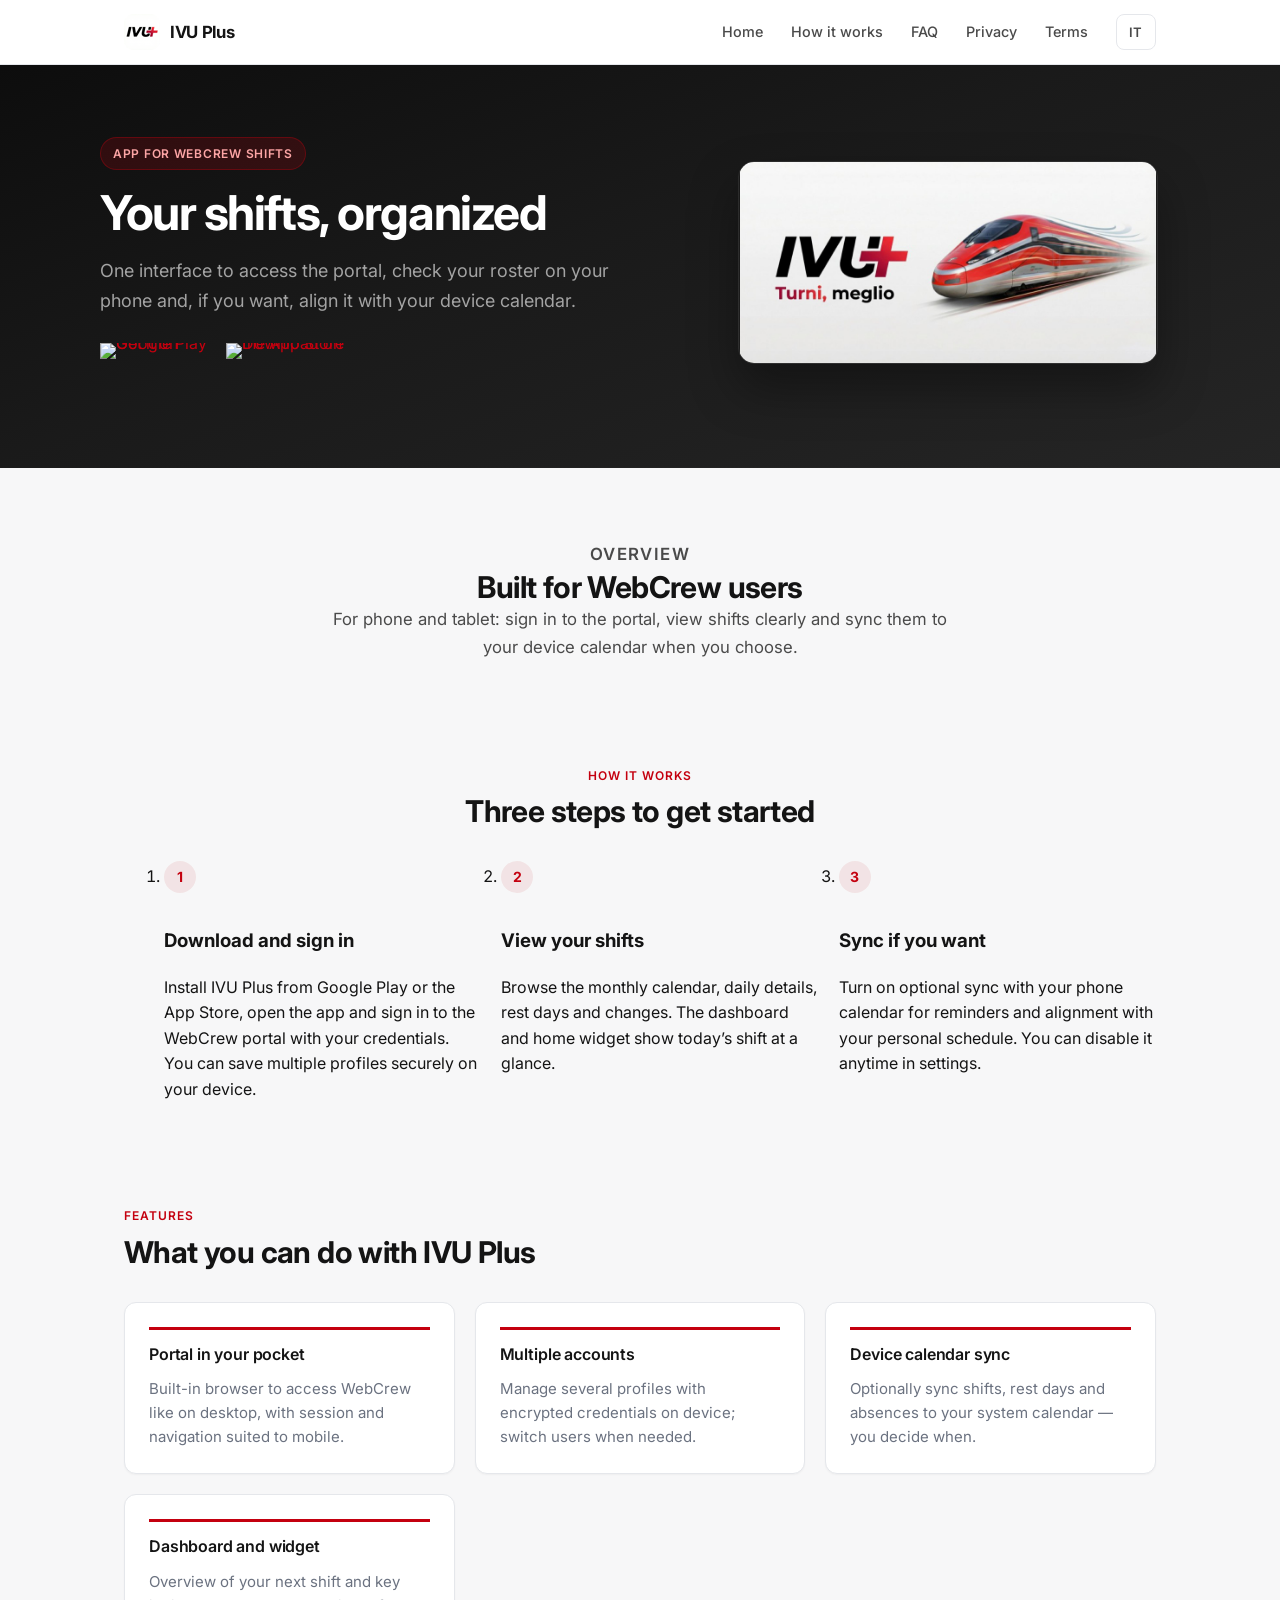
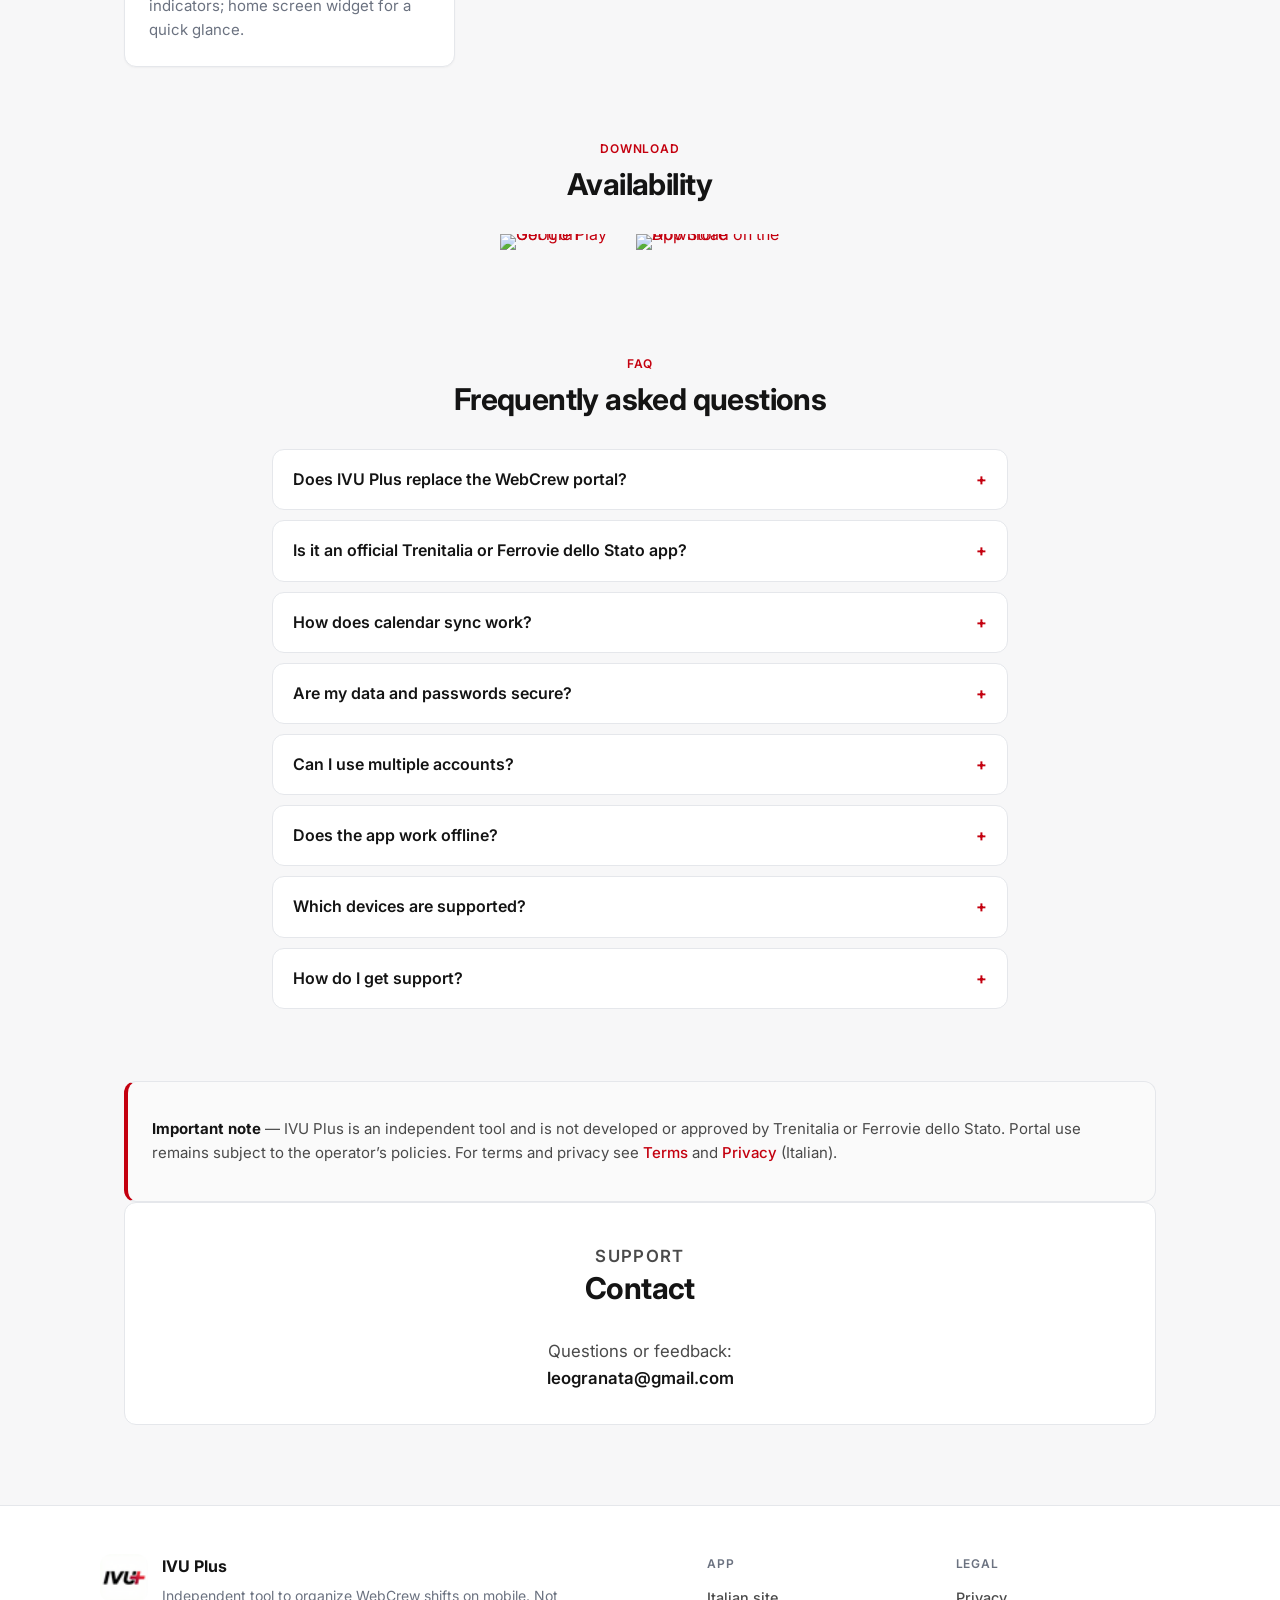
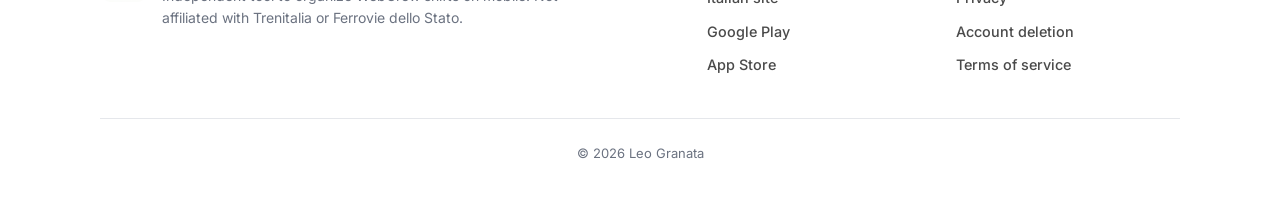
==== en/index.html @ 31db42be "feat(site): meta OG, badge store, come funziona, FAQ, EN, immagini ottimizzate" ====
<!DOCTYPE html>
<html lang="en">

<head>
    <meta charset="UTF-8">
    <meta name="viewport" content="width=device-width, initial-scale=1.0">
    <meta name="description"
        content="IVU Plus — mobile app to view and organize WebCrew Trenitalia shifts on phone and tablet, with optional sync to your device calendar.">
    <meta name="theme-color" content="#111111">
    <link rel="canonical" href="https://ivuplus.leogranata.it/en/">
    <link rel="alternate" hreflang="it" href="https://ivuplus.leogranata.it/">
    <link rel="alternate" hreflang="en" href="https://ivuplus.leogranata.it/en/">
    <link rel="icon" type="image/png" sizes="32x32" href="../favicon-32.png">
    <link rel="icon" type="image/png" sizes="96x96" href="../favicon-96.png">
    <link rel="apple-touch-icon" href="../apple-touch-icon.png">
    <meta property="og:type" content="website">
    <meta property="og:url" content="https://ivuplus.leogranata.it/en/">
    <meta property="og:title" content="IVU Plus — Your shifts, organized">
    <meta property="og:description"
        content="Mobile app to view and organize WebCrew shifts, with optional sync to your device calendar.">
    <meta property="og:image" content="https://ivuplus.leogranata.it/og-image.jpg">
    <meta property="og:locale" content="en_US">
    <meta property="og:locale:alternate" content="it_IT">
    <meta name="twitter:card" content="summary_large_image">
    <meta name="twitter:title" content="IVU Plus — Your shifts, organized">
    <meta name="twitter:description"
        content="Mobile app to view and organize WebCrew shifts, with optional sync to your device calendar.">
    <meta name="twitter:image" content="https://ivuplus.leogranata.it/og-image.jpg">
    <title>IVU Plus — Your shifts, organized</title>
    <link rel="preconnect" href="https://fonts.googleapis.com">
    <link rel="preconnect" href="https://fonts.gstatic.com" crossorigin>
    <link href="https://fonts.googleapis.com/css2?family=Inter:wght@400;500;600;700&display=swap" rel="stylesheet">
    <link rel="stylesheet" href="../style.css?v=20260901">
</head>

<body>

    <header class="site-header">
        <div class="site-header-inner">
            <a href="../" class="brand">
                <img src="../IVUPlus-Logo.png" alt="" class="brand-logo" width="36" height="36">
                <span>IVU Plus</span>
            </a>
            <nav id="site-nav" class="site-nav" aria-label="Main navigation">
                <a href="#top">Home</a>
                <a href="#how-it-works">How it works</a>
                <a href="#faq">FAQ</a>
                <a href="/#privacy">Privacy</a>
                <a href="/#termini">Terms</a>
            </nav>
            <div class="header-actions">
                <a href="../" class="lang-switch" hreflang="it" lang="it" title="Italiano">IT</a>
                <button type="button" class="nav-toggle" aria-expanded="false" aria-controls="site-nav"
                    aria-label="Open navigation menu">
                    <span class="nav-toggle-bar"></span>
                    <span class="nav-toggle-bar"></span>
                    <span class="nav-toggle-bar"></span>
                </button>
            </div>
        </div>
    </header>

    <main class="site-main" id="top">
        <div class="hero">
            <div class="hero-inner">
                <div class="hero-copy">
                    <p class="hero-eyebrow">App for WebCrew shifts</p>
                    <h1>Your shifts, organized</h1>
                    <p class="hero-lead">One interface to access the portal, check your roster on your phone and, if you
                        want, align it with your device calendar.</p>
                    <div class="store-badges">
                        <a class="store-badge" href="https://play.google.com/store/apps/details?id=com.leogranata.ivuplus"
                            target="_blank" rel="noopener noreferrer">
                            <img src="../assets/badge-google-play-en.png" alt="Get it on Google Play" width="646"
                                height="250" loading="lazy">
                        </a>
                        <a class="store-badge" href="https://apps.apple.com/app/id6758614108" target="_blank"
                            rel="noopener noreferrer">
                            <img src="../assets/badge-app-store-en.svg" alt="Download on the App Store" width="250"
                                height="83" loading="lazy">
                        </a>
                    </div>
                </div>
                <div class="hero-visual">
                    <img src="../IVUPlus-Banner.jpg" alt="IVU Plus preview" class="hero-banner" width="1280"
                        height="619" decoding="async">
                </div>
            </div>
        </div>

        <div class="content-wrap">
            <section class="section-block intro-block">
                <div class="section-heading centered">
                    <p class="section-eyebrow">Overview</p>
                    <h2>Built for WebCrew users</h2>
                    <p class="section-lead">For phone and tablet: sign in to the portal, view shifts clearly and sync them
                        to your device calendar when you choose.</p>
                </div>
            </section>

            <section id="how-it-works" class="section-block">
                <div class="section-heading centered">
                    <p class="section-eyebrow">How it works</p>
                    <h2>Three steps to get started</h2>
                </div>
                <ol class="steps-grid">
                    <li class="step-item">
                        <span class="step-number" aria-hidden="true">1</span>
                        <h3>Download and sign in</h3>
                        <p>Install IVU Plus from Google Play or the App Store, open the app and sign in to the WebCrew
                            portal with your credentials. You can save multiple profiles securely on your device.</p>
                    </li>
                    <li class="step-item">
                        <span class="step-number" aria-hidden="true">2</span>
                        <h3>View your shifts</h3>
                        <p>Browse the monthly calendar, daily details, rest days and changes. The dashboard and home
                            widget show today’s shift at a glance.</p>
                    </li>
                    <li class="step-item">
                        <span class="step-number" aria-hidden="true">3</span>
                        <h3>Sync if you want</h3>
                        <p>Turn on optional sync with your phone calendar for reminders and alignment with your personal
                            schedule. You can disable it anytime in settings.</p>
                    </li>
                </ol>
            </section>

            <section class="section-block features">
                <div class="section-heading">
                    <p class="section-eyebrow">Features</p>
                    <h2>What you can do with IVU Plus</h2>
                </div>
                <div class="feature-grid">
                    <article class="feature-item">
                        <h3 class="feature-title">Portal in your pocket</h3>
                        <p>Built-in browser to access WebCrew like on desktop, with session and navigation suited to
                            mobile.</p>
                    </article>
                    <article class="feature-item">
                        <h3 class="feature-title">Multiple accounts</h3>
                        <p>Manage several profiles with encrypted credentials on device; switch users when needed.</p>
                    </article>
                    <article class="feature-item">
                        <h3 class="feature-title">Device calendar sync</h3>
                        <p>Optionally sync shifts, rest days and absences to your system calendar — you decide when.</p>
                    </article>
                    <article class="feature-item">
                        <h3 class="feature-title">Dashboard and widget</h3>
                        <p>Overview of your next shift and key indicators; home screen widget for a quick glance.</p>
                    </article>
                </div>
            </section>

            <section class="section-block">
                <div class="section-heading centered">
                    <p class="section-eyebrow">Download</p>
                    <h2>Availability</h2>
                </div>
                <div class="store-badges centered">
                    <a class="store-badge" href="https://play.google.com/store/apps/details?id=com.leogranata.ivuplus"
                        target="_blank" rel="noopener noreferrer">
                        <img src="../assets/badge-google-play-en.png" alt="Get it on Google Play" width="646" height="250"
                            loading="lazy">
                    </a>
                    <a class="store-badge" href="https://apps.apple.com/app/id6758614108" target="_blank"
                        rel="noopener noreferrer">
                        <img src="../assets/badge-app-store-en.svg" alt="Download on the App Store" width="250"
                            height="83" loading="lazy">
                    </a>
                </div>
            </section>

            <section id="faq" class="section-block faq-section">
                <div class="section-heading centered">
                    <p class="section-eyebrow">FAQ</p>
                    <h2>Frequently asked questions</h2>
                </div>
                <div class="faq-list">
                    <details class="faq-item">
                        <summary>Does IVU Plus replace the WebCrew portal?</summary>
                        <p>No. IVU Plus complements the official portal with a more convenient mobile interface. You still
                            access WebCrew systems, but view shifts and details more easily on phone or tablet.</p>
                    </details>
                    <details class="faq-item">
                        <summary>Is it an official Trenitalia or Ferrovie dello Stato app?</summary>
                        <p>No. IVU Plus is an independent tool by Leo Granata. It is not approved or operated by
                            Trenitalia or Ferrovie dello Stato. Portal use remains subject to the operator’s policies and
                            your employment terms.</p>
                    </details>
                    <details class="faq-item">
                        <summary>How does calendar sync work?</summary>
                        <p>If enabled, the app copies shifts, rest days and absences to your device system calendar. You
                            choose which calendars to use and can turn sync off anytime. If your calendar syncs to cloud
                            services (Google, iCloud), their privacy policies apply.</p>
                    </details>
                    <details class="faq-item">
                        <summary>Are my data and passwords secure?</summary>
                        <p>Credentials are protected on device with secure storage and encryption. Shift data stays mostly
                            local. See the full <a href="/#privacy">privacy policy</a> (Italian).</p>
                    </details>
                    <details class="faq-item">
                        <summary>Can I use multiple accounts?</summary>
                        <p>Yes. Save several profiles on the same device and switch between them, with credentials
                            encrypted locally.</p>
                    </details>
                    <details class="faq-item">
                        <summary>Does the app work offline?</summary>
                        <p>You can view already downloaded shifts without a connection. Portal access, updates and sync
                            require an active connection.</p>
                    </details>
                    <details class="faq-item">
                        <summary>Which devices are supported?</summary>
                        <p>IVU Plus is available on Android (Google Play) and iOS/iPadOS (App Store), for phones and
                            tablets.</p>
                    </details>
                    <details class="faq-item">
                        <summary>How do I get support?</summary>
                        <p>Email <a href="mailto:leogranata@gmail.com">leogranata@gmail.com</a> for questions and
                            assistance. If you enable “Error reporting” in Settings, the app can send optional technical
                            reports to help improve stability.</p>
                    </details>
                </div>
            </section>

            <section class="section-block">
                <div class="notice-box">
                    <p><strong>Important note</strong> — IVU Plus is an independent tool and is not developed or approved
                        by Trenitalia or Ferrovie dello Stato. Portal use remains subject to the operator’s policies. For
                        terms and privacy see <a href="/#termini">Terms</a> and <a href="/#privacy">Privacy</a> (Italian).
                    </p>
                </div>
            </section>

            <section class="section-block contact-section">
                <div class="section-heading centered">
                    <p class="section-eyebrow">Support</p>
                    <h2>Contact</h2>
                </div>
                <p>Questions or feedback:<br>
                    <a href="mailto:leogranata@gmail.com" class="contact-email">leogranata@gmail.com</a></p>
            </section>
        </div>
    </main>

    <footer class="site-footer">
        <div class="site-footer-inner">
            <div class="footer-brand">
                <img src="../IVUPlus-Logo.png" alt="IVU Plus" class="footer-logo" width="48" height="48">
                <div class="footer-brand-text">
                    <strong>IVU Plus</strong>
                    <p>Independent tool to organize WebCrew shifts on mobile. Not affiliated with Trenitalia or Ferrovie
                        dello Stato.</p>
                </div>
            </div>
            <div class="footer-links">
                <div>
                    <h4>App</h4>
                    <ul>
                        <li><a href="../">Italian site</a></li>
                        <li><a href="https://play.google.com/store/apps/details?id=com.leogranata.ivuplus"
                                target="_blank" rel="noopener noreferrer">Google Play</a></li>
                        <li><a href="https://apps.apple.com/app/id6758614108" target="_blank"
                                rel="noopener noreferrer">App Store</a></li>
                    </ul>
                </div>
                <div>
                    <h4>Legal</h4>
                    <ul>
                        <li><a href="/#privacy">Privacy</a></li>
                        <li><a href="/#account-deletion">Account deletion</a></li>
                        <li><a href="/#termini">Terms of service</a></li>
                    </ul>
                </div>
            </div>
        </div>
        <p class="footer-bottom">&copy; 2026 Leo Granata</p>
    </footer>

    <script>
        function closeNav() {
            const nav = document.getElementById('site-nav');
            const toggle = document.querySelector('.nav-toggle');
            if (nav) nav.classList.remove('open');
            if (toggle) toggle.setAttribute('aria-expanded', 'false');
        }

        function toggleNav() {
            const nav = document.getElementById('site-nav');
            const toggle = document.querySelector('.nav-toggle');
            if (!nav || !toggle) return;
            const open = nav.classList.toggle('open');
            toggle.setAttribute('aria-expanded', open ? 'true' : 'false');
        }

        document.querySelector('.nav-toggle')?.addEventListener('click', toggleNav);

        document.addEventListener('click', (event) => {
            const nav = document.getElementById('site-nav');
            const toggle = document.querySelector('.nav-toggle');
            if (!nav?.classList.contains('open')) return;
            if (nav.contains(event.target) || toggle?.contains(event.target)) return;
            closeNav();
        });
    </script>
</body>

</html>
---- style.css ----
/* --- Design tokens (allineati al brand IVU Plus) --- */
:root {
    --brand: #c4000f;
    --brand-dark: #9a000c;
    --brand-soft: rgba(196, 0, 15, 0.08);
    --ink: #141414;
    --ink-muted: #4a4a4a;
    --ink-subtle: #6b7280;
    --surface: #ffffff;
    --surface-muted: #f7f7f8;
    --surface-elevated: #ffffff;
    --border: #e5e7eb;
    --border-strong: #d1d5db;
    --hero-bg: #111111;
    --hero-text: #f5f5f5;
    --hero-muted: #a3a3a3;
    --notice-bg: #fafafa;
    --notice-border: #e5e7eb;
    --radius-sm: 8px;
    --radius-md: 12px;
    --radius-lg: 16px;
    --shadow-sm: 0 1px 2px rgba(0, 0, 0, 0.04);
    --shadow-md: 0 8px 24px rgba(0, 0, 0, 0.06);
    --max-width: 1080px;
    --content-width: 720px;
    --header-height: 64px;
    --font: "Inter", -apple-system, BlinkMacSystemFont, "Segoe UI", Roboto, Helvetica, Arial, sans-serif;
}

/* --- Base --- */
*,
*::before,
*::after {
    box-sizing: border-box;
}

html {
    scroll-behavior: smooth;
    color-scheme: light;
}

body {
    font-family: var(--font);
    line-height: 1.6;
    color: var(--ink);
    background: var(--surface-muted);
    margin: 0;
    padding: 0;
    -webkit-font-smoothing: antialiased;
    text-rendering: optimizeLegibility;
}

img {
    max-width: 100%;
    height: auto;
    display: block;
}

a {
    color: var(--brand);
    text-decoration: none;
}

a:hover {
    color: var(--brand-dark);
}

/* --- Header --- */
.site-header {
    position: sticky;
    top: 0;
    z-index: 100;
    min-height: var(--header-height);
    background: #ffffff;
    border-bottom: 1px solid var(--border);
}

@supports ((backdrop-filter: blur(12px)) or (-webkit-backdrop-filter: blur(12px))) {
    .site-header {
        background: rgba(255, 255, 255, 0.94);
        backdrop-filter: blur(12px);
        -webkit-backdrop-filter: blur(12px);
    }
}

.site-header-inner {
    max-width: var(--max-width);
    margin: 0 auto;
    padding: 0 24px;
    min-height: var(--header-height);
    display: flex;
    align-items: center;
    justify-content: space-between;
    gap: 16px;
    position: relative;
}

.brand {
    display: inline-flex;
    align-items: center;
    gap: 10px;
    color: var(--ink);
    font-weight: 700;
    font-size: 1.05rem;
    letter-spacing: -0.02em;
}

.brand:hover {
    color: var(--ink);
}

.brand-logo {
    width: 36px;
    height: 36px;
    border-radius: 9px;
}

.site-nav {
    display: flex;
    align-items: center;
    gap: 4px;
    flex-wrap: wrap;
    justify-content: flex-end;
}

.site-nav a {
    color: var(--ink-muted);
    font-size: 0.9rem;
    font-weight: 500;
    padding: 8px 12px;
    border-radius: var(--radius-sm);
    transition: color 0.15s, background 0.15s;
}

.site-nav a:hover {
    color: var(--ink);
    background: var(--surface-muted);
}

.site-nav a.active {
    color: var(--brand);
    background: var(--brand-soft);
}

.nav-toggle {
    display: none;
    align-items: center;
    justify-content: center;
    flex-direction: column;
    gap: 5px;
    width: 44px;
    height: 44px;
    padding: 0;
    border: 1px solid var(--border);
    border-radius: var(--radius-sm);
    background: var(--surface);
    cursor: pointer;
    flex-shrink: 0;
}

.nav-toggle-bar {
    display: block;
    width: 18px;
    height: 2px;
    background: var(--ink);
    border-radius: 1px;
}

.nav-toggle[aria-expanded="true"] .nav-toggle-bar:nth-child(1) {
    transform: translateY(7px) rotate(45deg);
}

.nav-toggle[aria-expanded="true"] .nav-toggle-bar:nth-child(2) {
    opacity: 0;
}

.nav-toggle[aria-expanded="true"] .nav-toggle-bar:nth-child(3) {
    transform: translateY(-7px) rotate(-45deg);
}

.nav-toggle-bar {
    transition: transform 0.15s ease, opacity 0.15s ease;
}

/* --- Layout --- */
.site-main {
    min-height: calc(100vh - var(--header-height) - 220px);
}

.content-wrap {
    max-width: var(--max-width);
    margin: 0 auto;
    padding: 0 24px 80px;
}

.page-section {
    display: none;
}

.page-section.active {
    display: block;
    animation: fadeIn 0.35s ease;
}

@keyframes fadeIn {
    from { opacity: 0; transform: translateY(6px); }
    to { opacity: 1; transform: translateY(0); }
}

/* --- Hero --- */
.hero {
    background: linear-gradient(160deg, #0d0d0d 0%, #1a1a1a 45%, #252525 100%);
    color: var(--hero-text);
    padding: 72px 24px 80px;
    border-bottom: 1px solid rgba(255, 255, 255, 0.06);
}

.hero-inner {
    max-width: var(--max-width);
    margin: 0 auto;
    display: grid;
    grid-template-columns: 1.1fr 0.9fr;
    gap: 48px;
    align-items: center;
}

.hero-copy {
    max-width: 34rem;
}

.hero-eyebrow {
    display: inline-block;
    margin: 0 0 16px;
    padding: 6px 12px;
    font-size: 0.75rem;
    font-weight: 600;
    letter-spacing: 0.06em;
    text-transform: uppercase;
    color: #fca5a5;
    background: rgba(196, 0, 15, 0.18);
    border: 1px solid rgba(196, 0, 15, 0.35);
    border-radius: 999px;
}

.hero h1 {
    margin: 0 0 16px;
    font-size: clamp(2rem, 4vw, 3rem);
    font-weight: 700;
    line-height: 1.12;
    letter-spacing: -0.03em;
    color: #fff;
}

.hero-lead {
    margin: 0 0 28px;
    font-size: 1.125rem;
    line-height: 1.65;
    color: var(--hero-muted);
}

.hero-actions {
    display: flex;
    flex-wrap: wrap;
    gap: 12px;
}

.btn {
    display: inline-flex;
    align-items: center;
    justify-content: center;
    min-height: 44px;
    padding: 0 18px;
    border-radius: var(--radius-sm);
    font-size: 0.925rem;
    font-weight: 600;
    border: 1px solid transparent;
    transition: background 0.15s, border-color 0.15s, transform 0.15s;
}

.btn:hover {
    transform: translateY(-1px);
}

.btn-primary {
    background: var(--brand);
    color: #fff;
    border-color: var(--brand);
}

.btn-primary:hover {
    background: var(--brand-dark);
    border-color: var(--brand-dark);
    color: #fff;
}

.btn-secondary {
    background: rgba(255, 255, 255, 0.06);
    color: #fff;
    border-color: rgba(255, 255, 255, 0.18);
}

.btn-secondary:hover {
    background: rgba(255, 255, 255, 0.1);
    color: #fff;
}

.btn-outline {
    background: var(--surface);
    color: var(--ink);
    border-color: var(--border);
}

.btn-outline:hover {
    background: var(--surface-muted);
    color: var(--ink);
    border-color: var(--border-strong);
}

.actions-row {
    display: flex;
    flex-wrap: wrap;
    gap: 12px;
    justify-content: center;
}

.hero-visual {
    display: flex;
    justify-content: center;
}

.hero-banner {
    width: min(100%, 420px);
    height: auto;
    aspect-ratio: 1280 / 619;
    object-fit: contain;
    border-radius: var(--radius-lg);
    box-shadow: 0 24px 48px rgba(0, 0, 0, 0.35);
    border: 1px solid rgba(255, 255, 255, 0.08);
}

/* --- Section typography --- */
.section-block {
    padding-top: 72px;
}

.section-heading {
    margin-bottom: 32px;
}

.section-heading.centered {
    text-align: center;
    max-width: 40rem;
    margin-left: auto;
    margin-right: auto;
}

.section-eyebrow {
    margin: 0 0 8px;
    font-size: 0.75rem;
    font-weight: 600;
    letter-spacing: 0.08em;
    text-transform: uppercase;
    color: var(--brand);
}

h2 {
    margin: 0;
    color: var(--ink);
    font-size: clamp(1.5rem, 2.5vw, 1.875rem);
    font-weight: 700;
    letter-spacing: -0.02em;
    line-height: 1.2;
}

.section-lead {
    margin: 12px 0 0;
    color: var(--ink-subtle);
    font-size: 1.05rem;
    line-height: 1.65;
}

.intro-block {
    max-width: 42rem;
    margin: 0 auto;
    text-align: center;
}

.intro-block h3 {
    margin: 32px 0 12px;
    font-size: 1.125rem;
    font-weight: 600;
    color: var(--ink);
}

.intro-block p {
    margin: 0;
    color: var(--ink-muted);
    font-size: 1.05rem;
    line-height: 1.7;
}

/* --- Features --- */
.feature-grid {
    display: grid;
    grid-template-columns: repeat(3, 1fr);
    gap: 20px;
}

.feature-item {
    background: var(--surface-elevated);
    padding: 24px;
    border: 1px solid var(--border);
    border-radius: var(--radius-md);
    box-shadow: var(--shadow-sm);
    transition: border-color 0.15s, box-shadow 0.15s;
}

.feature-item:hover {
    border-color: var(--border-strong);
    box-shadow: var(--shadow-md);
}

.feature-title {
    margin: 0 0 10px;
    font-size: 1rem;
    font-weight: 600;
    color: var(--ink);
    letter-spacing: -0.01em;
    padding-top: 12px;
    border-top: 3px solid var(--brand);
}

.feature-item p {
    margin: 0;
    font-size: 0.9375rem;
    line-height: 1.6;
    color: var(--ink-subtle);
}

.feature-item a {
    font-weight: 500;
    text-decoration: underline;
    text-underline-offset: 2px;
}

/* --- Highlight / notice --- */
.highlight-panel {
    background: var(--surface);
    border: 1px solid var(--border);
    border-radius: var(--radius-md);
    padding: 32px;
    text-align: center;
    max-width: 42rem;
    margin: 0 auto;
}

.highlight-panel p {
    margin: 0;
    color: var(--ink-muted);
    font-size: 1.05rem;
    line-height: 1.7;
}

.notice-box {
    background: var(--notice-bg);
    border: 1px solid var(--notice-border);
    border-left: 4px solid var(--brand);
    border-radius: var(--radius-md);
    padding: 20px 24px;
    font-size: 0.9375rem;
    line-height: 1.65;
    color: var(--ink-muted);
}

.notice-box strong {
    color: var(--ink);
}

.notice-box a {
    font-weight: 500;
}

/* --- Contact --- */
.contact-section {
    background: var(--surface);
    border: 1px solid var(--border);
    border-radius: var(--radius-md);
    padding: 32px;
    text-align: center;
}

.contact-section p {
    margin: 8px 0 0;
    color: var(--ink-muted);
    font-size: 1.05rem;
}

.contact-email {
    color: var(--ink);
    font-weight: 600;
}

.contact-email:hover {
    color: var(--brand);
}

/* --- Legal pages --- */
.legal-page {
    padding: 48px 0 80px;
}

.legal-page-inner {
    max-width: var(--content-width);
    margin: 0 auto;
    padding: 0 24px;
}

.back-link {
    display: inline-flex;
    align-items: center;
    gap: 6px;
    margin-bottom: 28px;
    color: var(--ink-subtle);
    font-size: 0.9rem;
    font-weight: 500;
}

.back-link:hover {
    color: var(--brand);
}

.legal-doc h2 {
    margin-bottom: 8px;
}

.update-date {
    margin: 0 0 32px;
    font-size: 0.875rem;
    color: var(--ink-subtle);
}

.legal-doc h3 {
    margin: 2rem 0 0.75rem;
    font-size: 1.05rem;
    font-weight: 600;
    color: var(--ink);
}

.legal-doc p,
.legal-doc ul,
.legal-doc ol {
    color: var(--ink-muted);
    font-size: 0.975rem;
    line-height: 1.7;
}

.legal-doc ul,
.legal-doc ol {
    padding-left: 1.35rem;
    margin: 0.5rem 0 1rem;
}

.legal-doc li {
    margin-bottom: 0.5rem;
}

.legal-doc code {
    font-size: 0.875em;
    background: var(--surface-muted);
    padding: 0.15em 0.4em;
    border-radius: 4px;
}

/* --- Footer --- */
.site-footer {
    background: var(--surface);
    border-top: 1px solid var(--border);
    padding: 48px 24px;
}

.site-footer-inner {
    max-width: var(--max-width);
    margin: 0 auto;
    display: grid;
    grid-template-columns: 1.2fr 1fr;
    gap: 40px;
    align-items: start;
}

.footer-brand {
    display: flex;
    gap: 14px;
    align-items: flex-start;
}

.footer-logo {
    width: 48px;
    height: 48px;
    border-radius: 12px;
    flex-shrink: 0;
}

.footer-brand-text strong {
    display: block;
    font-size: 1rem;
    color: var(--ink);
    margin-bottom: 6px;
}

.footer-brand-text p {
    margin: 0;
    font-size: 0.875rem;
    color: var(--ink-subtle);
    line-height: 1.55;
    max-width: 28rem;
}

.footer-links {
    display: grid;
    grid-template-columns: 1fr 1fr;
    gap: 24px;
}

.footer-links h4 {
    margin: 0 0 12px;
    font-size: 0.75rem;
    font-weight: 600;
    letter-spacing: 0.06em;
    text-transform: uppercase;
    color: var(--ink-subtle);
}

.footer-links ul {
    list-style: none;
    margin: 0;
    padding: 0;
}

.footer-links li {
    margin-bottom: 8px;
}

.footer-links a {
    color: var(--ink-muted);
    font-size: 0.9rem;
    font-weight: 500;
}

.footer-links a:hover {
    color: var(--brand);
}

.footer-bottom {
    max-width: var(--max-width);
    margin: 32px auto 0;
    padding: 24px 0 0;
    border-top: 1px solid var(--border);
    text-align: center;
    font-size: 0.8125rem;
    color: var(--ink-subtle);
}

/* --- Language switch --- */
.header-actions {
    display: flex;
    align-items: center;
    gap: 8px;
    margin-left: auto;
}

.lang-switch {
    display: inline-flex;
    align-items: center;
    justify-content: center;
    min-width: 40px;
    height: 36px;
    padding: 0 10px;
    border-radius: var(--radius-sm);
    border: 1px solid var(--border);
    color: var(--ink-muted);
    font-size: 0.8125rem;
    font-weight: 600;
    letter-spacing: 0.04em;
}

.lang-switch:hover {
    color: var(--ink);
    border-color: var(--border-strong);
    background: var(--surface-muted);
}

.site-header-inner:has(.site-nav) .header-actions {
    margin-left: 0;
}

@media (min-width: 769px) {
    .site-header-inner {
        gap: 16px;
    }

    .header-actions {
        order: 3;
        margin-left: 0;
    }

    .site-nav {
        order: 2;
        margin-left: auto;
    }
}

/* --- Store badges --- */
.store-badges {
    display: flex;
    flex-wrap: wrap;
    align-items: center;
    gap: 12px;
}

.store-badges.centered {
    justify-content: center;
}

.store-badge {
    display: inline-block;
    line-height: 0;
    border-radius: 8px;
    transition: opacity 0.15s, transform 0.15s;
}

.store-badge:hover {
    opacity: 0.92;
    transform: translateY(-1px);
}

.store-badge img,
.store-badge svg {
    display: block;
    height: 48px;
    width: auto;
}

.hero .store-badge img,
.hero .store-badge svg {
    height: 44px;
}

/* --- How it works --- */
.steps-grid {
    display: grid;
    grid-template-columns: repeat(3, 1fr);
    gap: 20px;
}

.step-card {
    background: var(--surface);
    border: 1px solid var(--border);
    border-radius: var(--radius-md);
    padding: 28px 24px 24px;
    box-shadow: var(--shadow-sm);
}

.step-number {
    display: inline-flex;
    align-items: center;
    justify-content: center;
    width: 32px;
    height: 32px;
    margin-bottom: 14px;
    border-radius: 999px;
    background: var(--brand-soft);
    color: var(--brand);
    font-size: 0.875rem;
    font-weight: 700;
}

.step-card h3 {
    margin: 0 0 10px;
    font-size: 1.05rem;
    font-weight: 600;
    color: var(--ink);
}

.step-card p {
    margin: 0;
    font-size: 0.9375rem;
    line-height: 1.65;
    color: var(--ink-subtle);
}

/* --- FAQ --- */
.faq-list {
    max-width: 46rem;
    margin: 0 auto;
    display: flex;
    flex-direction: column;
    gap: 10px;
}

.faq-item {
    background: var(--surface);
    border: 1px solid var(--border);
    border-radius: var(--radius-md);
    overflow: hidden;
}

.faq-item summary {
    cursor: pointer;
    list-style: none;
    padding: 18px 20px;
    font-weight: 600;
    color: var(--ink);
    line-height: 1.45;
}

.faq-item summary::-webkit-details-marker {
    display: none;
}

.faq-item summary::after {
    content: "+";
    float: right;
    color: var(--brand);
    font-weight: 700;
}

.faq-item[open] summary::after {
    content: "−";
}

.faq-item[open] summary {
    border-bottom: 1px solid var(--border);
}

.faq-item p {
    margin: 0;
    padding: 16px 20px 18px;
    font-size: 0.9375rem;
    line-height: 1.65;
    color: var(--ink-muted);
}

.faq-item a {
    font-weight: 500;
}

.legal-note {
    margin-top: 20px;
    font-size: 0.875rem;
    color: var(--ink-subtle);
    text-align: center;
}

/* --- Responsive --- */
@media (max-width: 768px) {
    .nav-toggle {
        display: inline-flex;
    }

    .site-nav {
        display: none;
        position: absolute;
        top: calc(100% + 1px);
        left: 0;
        right: 0;
        flex-direction: column;
        align-items: stretch;
        gap: 0;
        padding: 8px;
        background: #ffffff;
        border: 1px solid var(--border);
        border-radius: var(--radius-md);
        box-shadow: var(--shadow-md);
    }

    .site-nav.open {
        display: flex;
    }

    .site-nav a {
        width: 100%;
        text-align: left;
        padding: 12px 14px;
    }

    .hero-inner {
        grid-template-columns: 1fr;
        gap: 32px;
        text-align: center;
    }

    .hero-copy {
        max-width: none;
        margin: 0 auto;
    }

    .hero-actions,
    .store-badges {
        justify-content: center;
    }

    .steps-grid {
        grid-template-columns: 1fr;
    }

    .feature-grid {
        grid-template-columns: 1fr;
    }

    .site-footer-inner {
        grid-template-columns: 1fr;
    }
}

@media (max-width: 900px) and (min-width: 769px) {
    .hero-inner {
        grid-template-columns: 1fr;
        gap: 36px;
        text-align: center;
    }

    .hero-copy {
        max-width: none;
        margin: 0 auto;
    }

    .hero-actions {
        justify-content: center;
    }

    .feature-grid {
        grid-template-columns: repeat(2, 1fr);
    }

    .steps-grid {
        grid-template-columns: 1fr;
    }

    .site-footer-inner {
        grid-template-columns: 1fr;
    }
}

@media (max-width: 640px) {
    .site-header-inner {
        padding: 0 16px;
    }

    .hero {
        padding: 56px 16px 48px;
    }

    .hero-eyebrow {
        margin-top: 4px;
    }

    .content-wrap {
        padding: 0 16px 64px;
    }

    .section-block {
        padding-top: 48px;
    }

    .footer-links {
        grid-template-columns: 1fr;
    }

    .legal-page-inner {
        padding: 0 16px;
    }
}
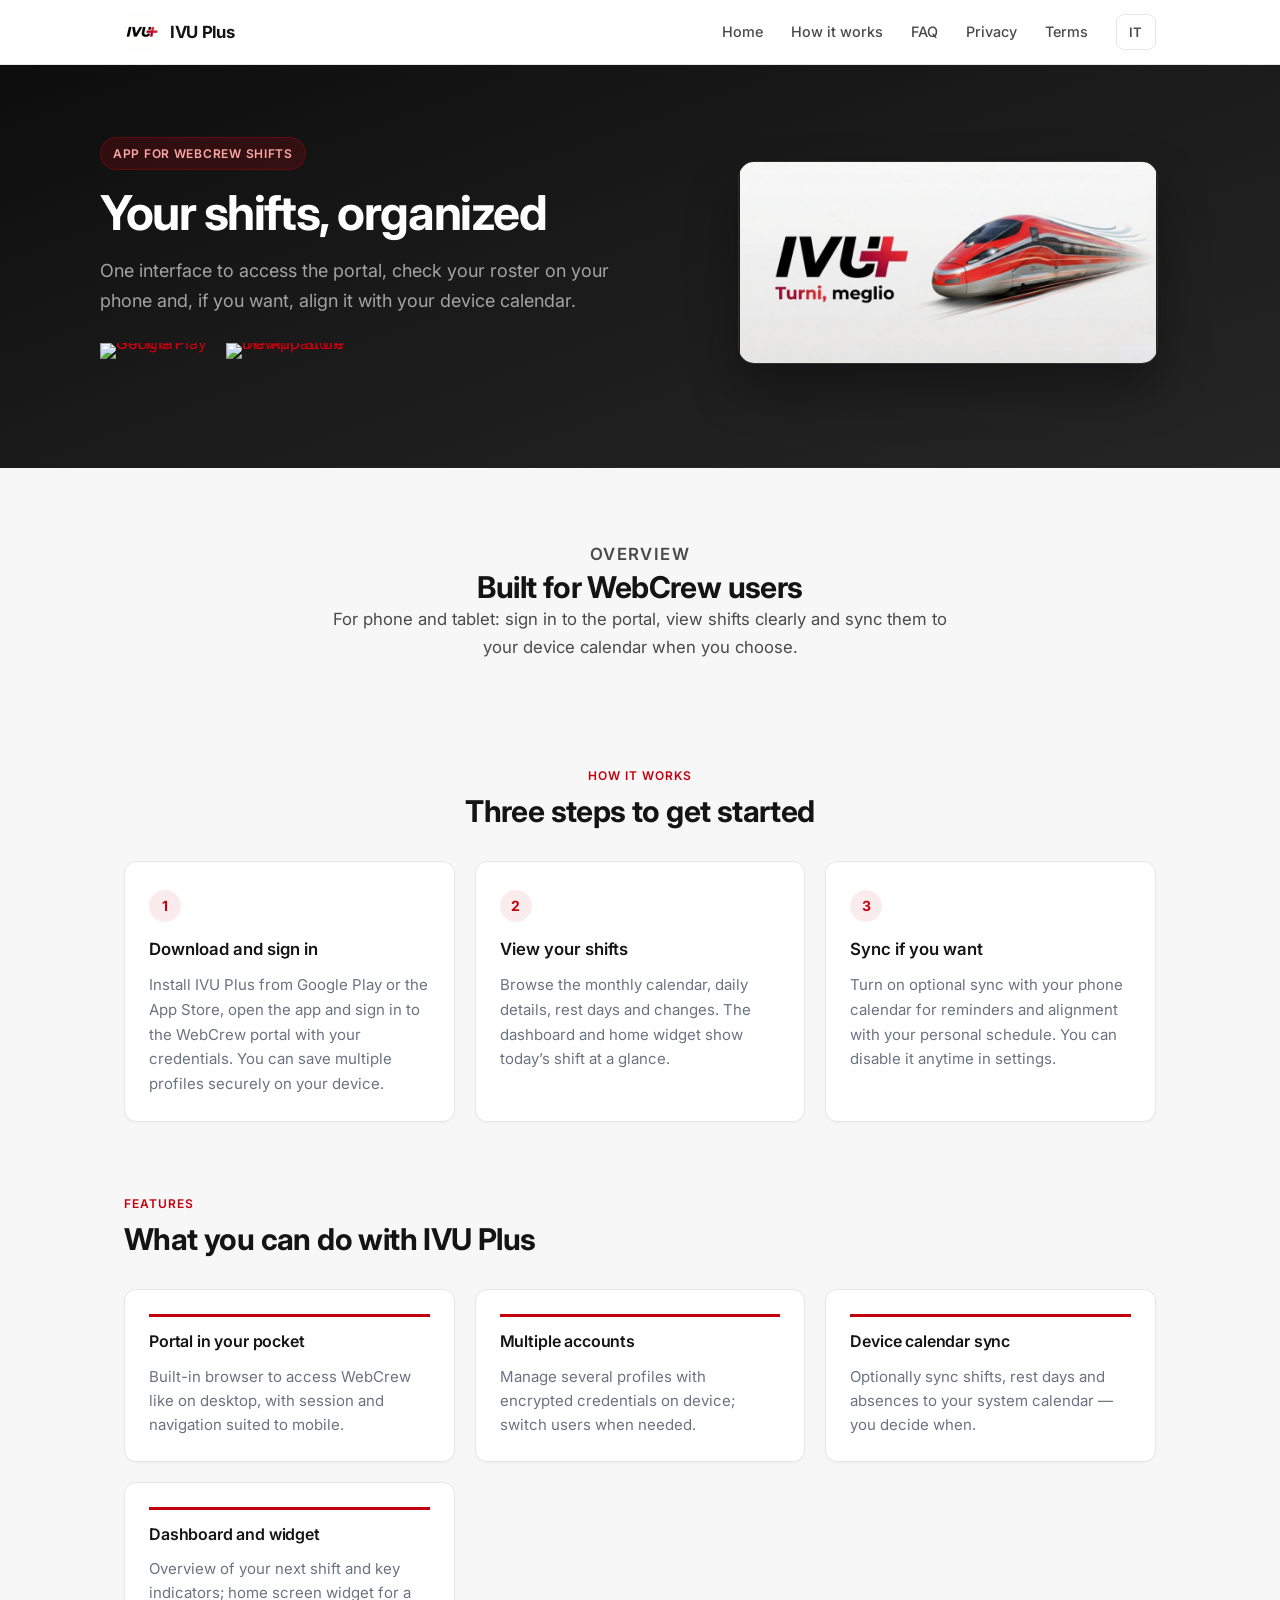
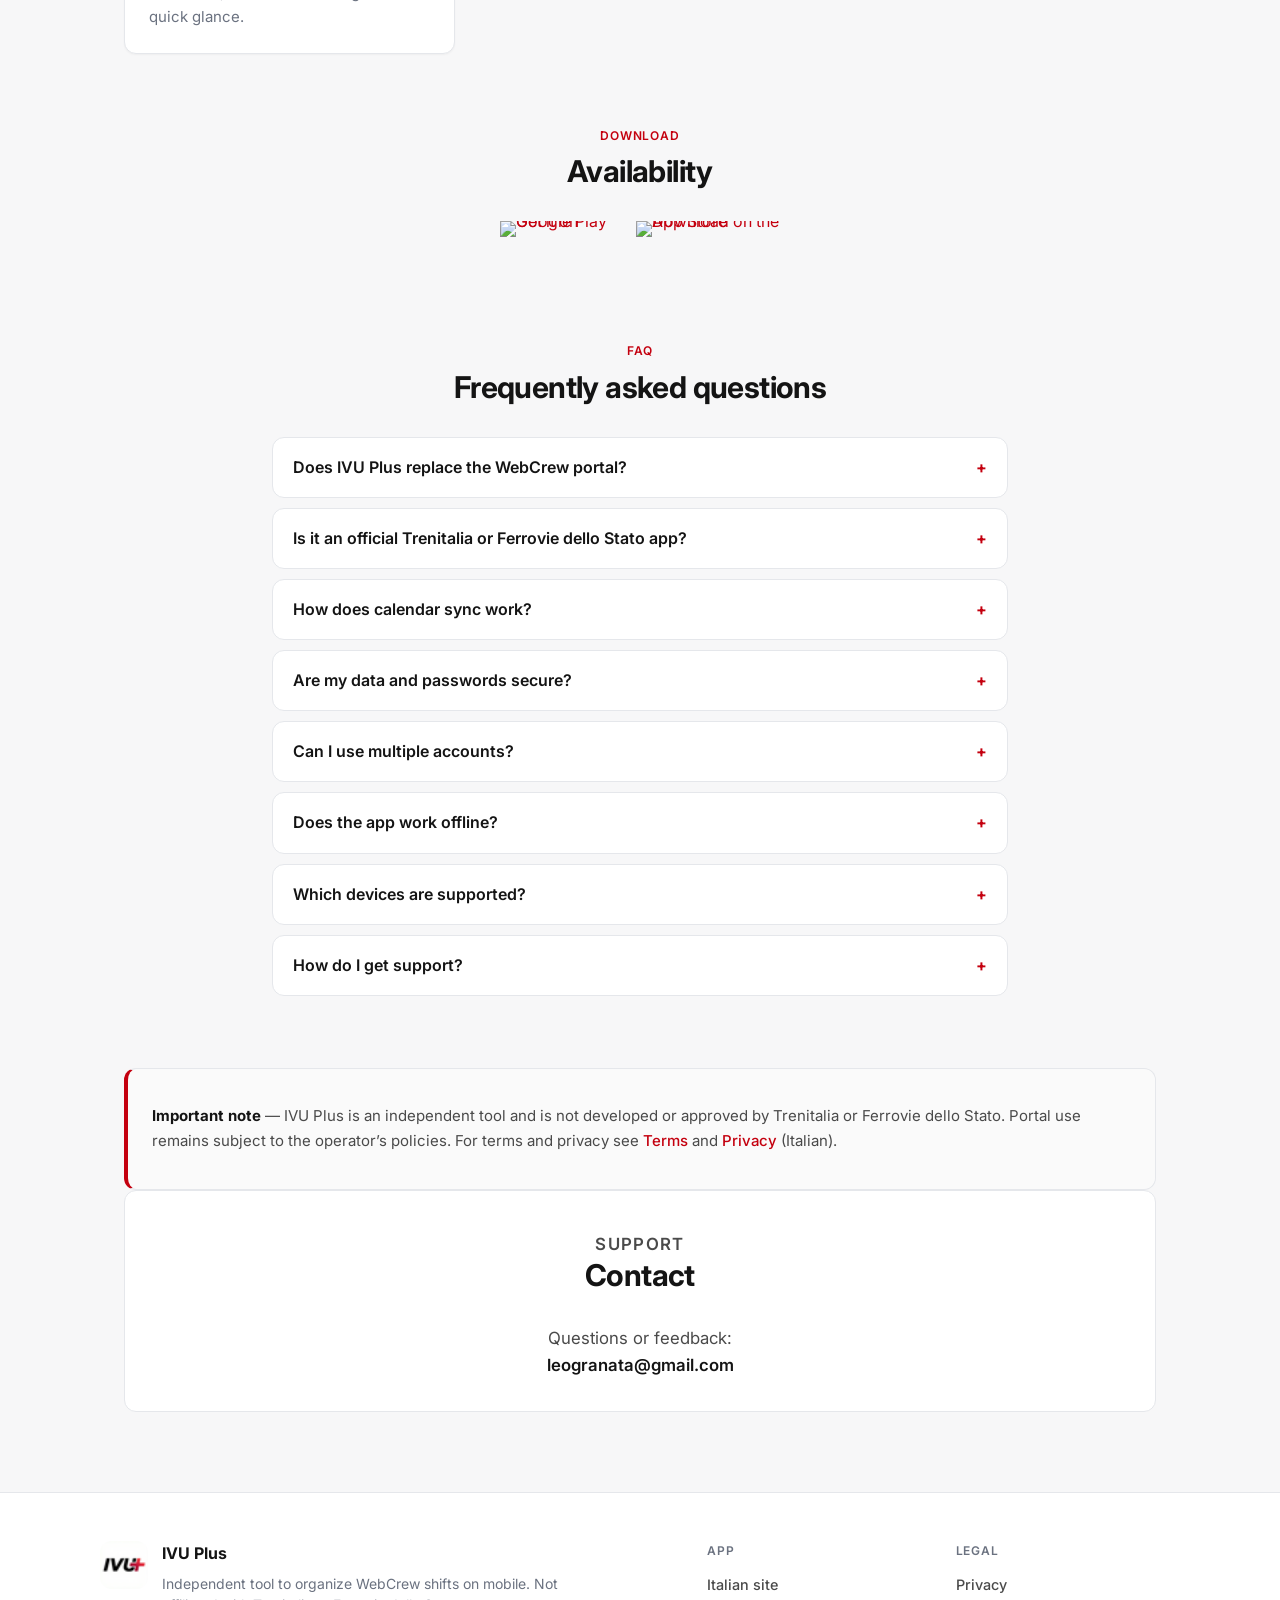
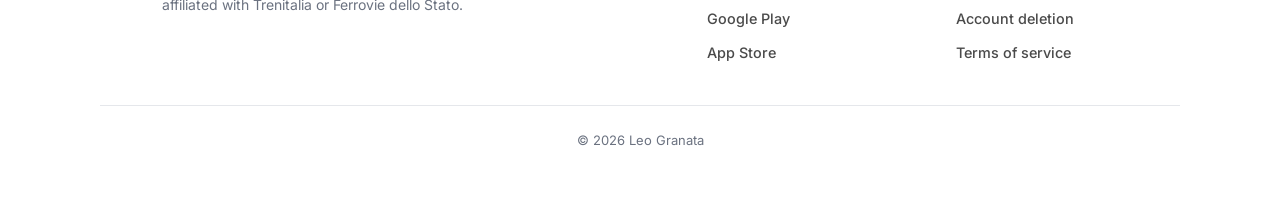
==== commit 964a0229: "fix(site): numeri step duplicati in come funziona" ====
--- a/en/index.html
+++ b/en/index.html
@@ -30,7 +30,7 @@
     <link rel="preconnect" href="https://fonts.googleapis.com">
     <link rel="preconnect" href="https://fonts.gstatic.com" crossorigin>
     <link href="https://fonts.googleapis.com/css2?family=Inter:wght@400;500;600;700&display=swap" rel="stylesheet">
-    <link rel="stylesheet" href="../style.css?v=20260901">
+    <link rel="stylesheet" href="../style.css?v=20260903">
 </head>
 
 <body>
@@ -276,6 +276,7 @@
         <p class="footer-bottom">&copy; 2026 Leo Granata</p>
     </footer>
 
+    <script src="../reveal.js?v=20260902" defer></script>
     <script>
         function closeNav() {
             const nav = document.getElementById('site-nav');
--- a/style.css
+++ b/style.css
@@ -750,14 +750,31 @@
     display: grid;
     grid-template-columns: repeat(3, 1fr);
     gap: 20px;
-}
-
-.step-card {
+    list-style: none;
+    padding: 0;
+    margin: 0;
+}
+
+.step-item {
     background: var(--surface);
     border: 1px solid var(--border);
     border-radius: var(--radius-md);
     padding: 28px 24px 24px;
     box-shadow: var(--shadow-sm);
+}
+
+.step-item h3 {
+    margin: 0 0 10px;
+    font-size: 1.05rem;
+    font-weight: 600;
+    color: var(--ink);
+}
+
+.step-item p {
+    margin: 0;
+    font-size: 0.9375rem;
+    line-height: 1.65;
+    color: var(--ink-subtle);
 }
 
 .step-number {
@@ -849,6 +866,74 @@
     font-size: 0.875rem;
     color: var(--ink-subtle);
     text-align: center;
+}
+
+/* --- Animazioni sobrie (reveal.js) --- */
+.hero-copy,
+.hero-visual {
+    opacity: 0;
+    transform: translateY(14px);
+    transition: opacity 0.55s ease, transform 0.55s ease;
+}
+
+.hero-loaded .hero-copy {
+    opacity: 1;
+    transform: none;
+    transition-delay: 0.05s;
+}
+
+.hero-loaded .hero-visual {
+    opacity: 1;
+    transform: none;
+    transition-delay: 0.14s;
+}
+
+.reveal-on-scroll {
+    opacity: 0;
+    transform: translateY(18px);
+    transition:
+        opacity 0.5s ease var(--reveal-delay, 0ms),
+        transform 0.5s ease var(--reveal-delay, 0ms);
+}
+
+.reveal-on-scroll.is-visible {
+    opacity: 1;
+    transform: none;
+}
+
+.site-header {
+    transition: box-shadow 0.25s ease;
+}
+
+.site-header.is-scrolled {
+    box-shadow: var(--shadow-sm);
+}
+
+@media (prefers-reduced-motion: reduce) {
+    html {
+        scroll-behavior: auto;
+    }
+
+    .hero-copy,
+    .hero-visual,
+    .reveal-on-scroll {
+        opacity: 1;
+        transform: none;
+        transition: none;
+    }
+
+    .site-header {
+        transition: none;
+    }
+}
+
+@media (scripting: none) {
+    .hero-copy,
+    .hero-visual,
+    .reveal-on-scroll {
+        opacity: 1;
+        transform: none;
+    }
 }
 
 /* --- Responsive --- */
